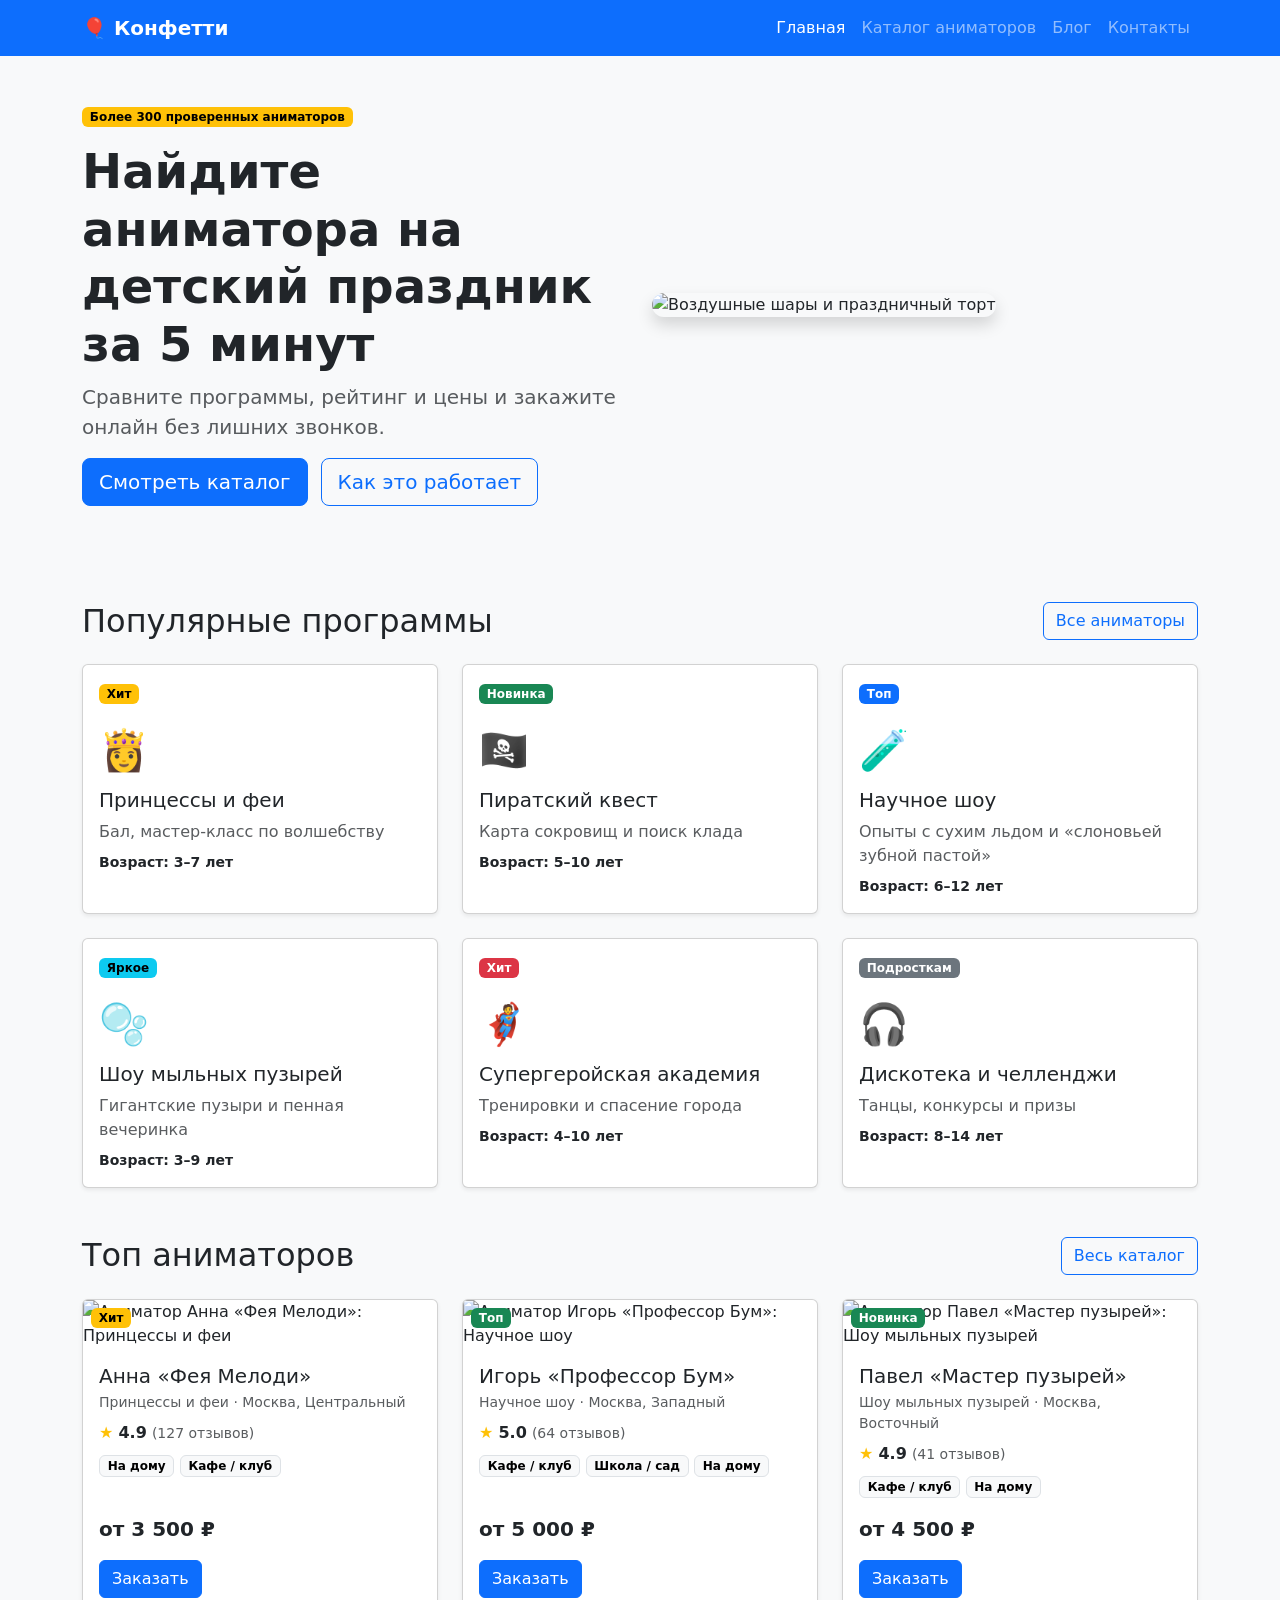
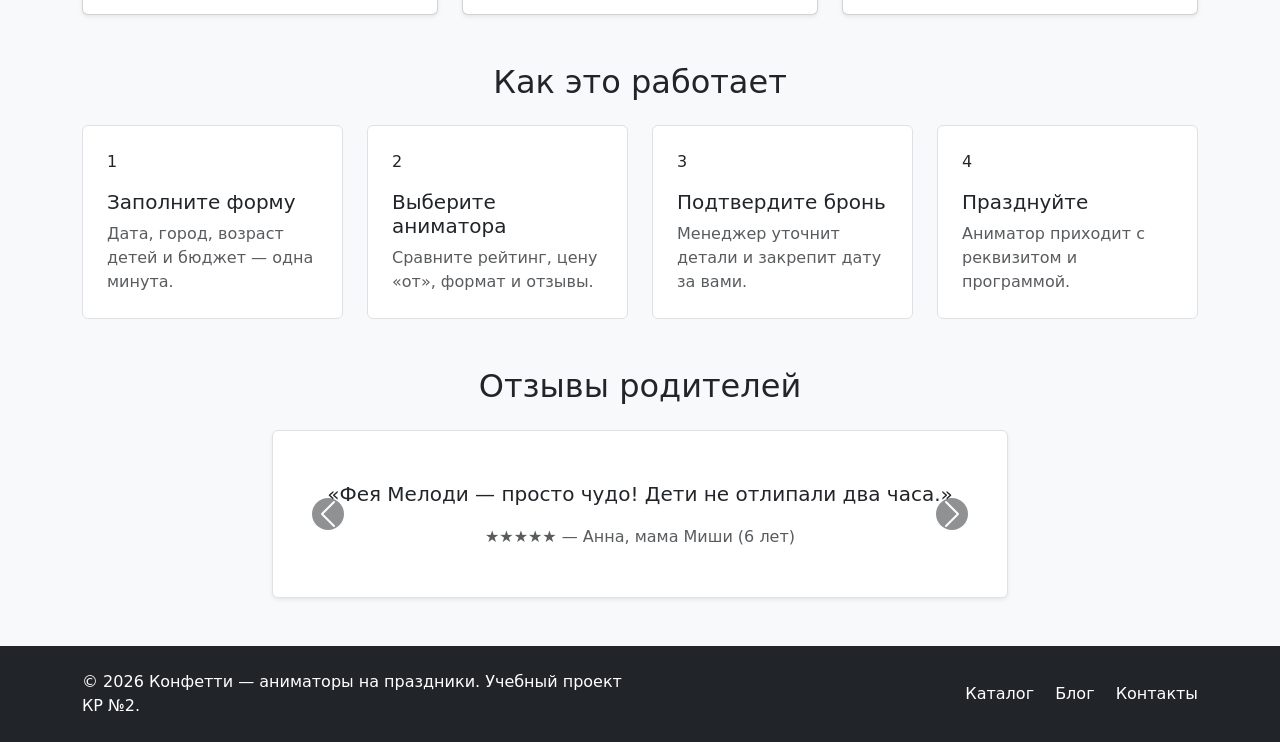
==== index.html @ 1de1bdcc "Work site" ====
<!DOCTYPE html>
<html lang="ru">
  <head>
    <meta charset="UTF-8">
    <meta name="viewport" content="width=device-width, initial-scale=1.0">
    <title>Конфетти — аниматоры на детский праздник: найм и бронь онлайн</title>
    <meta
      name="description"
      content="Каталог проверенных аниматоров на день рождения: рейтинг, цена от, формат программы. Подберите аниматора и оставьте заявку за 5 минут."
    >
    <meta
      property="og:title"
      content="Конфетти — аниматоры на детский праздник: найм и бронь онлайн"
    >
    <meta
      property="og:description"
      content="Каталог проверенных аниматоров на день рождения: рейтинг, цена от, формат программы. Подберите аниматора и оставьте заявку за 5 минут."
    >
    <meta property="og:type" content="website">
    <link
      href="https://cdn.jsdelivr.net/npm/bootstrap@5.3.8/dist/css/bootstrap.min.css"
      rel="stylesheet"
    >
    <link
      rel="icon"
      href="data:image/svg+xml,%3Csvg xmlns='http://www.w3.org/2000/svg' viewBox='0 0 100 100'%3E%3Ctext y='.9em' font-size='90'%3E🎈%3C/text%3E%3C/svg%3E"
    >
    <link rel="stylesheet" href="css/custom.css">
  </head>
  <body class="bg-light">
    <a class="visually-hidden-focusable" href="#main">Перейти к содержимому</a>

    <nav class="navbar navbar-expand-lg navbar-dark bg-primary sticky-top">
      <div class="container">
        <a class="navbar-brand fw-bold" href="index.html">🎈 Конфетти</a>
        <button
          class="navbar-toggler"
          type="button"
          data-bs-toggle="collapse"
          data-bs-target="#mainNavbar"
          aria-controls="mainNavbar"
          aria-expanded="false"
          aria-label="Переключить навигацию"
        >
          <span class="navbar-toggler-icon"></span>
        </button>
        <div class="collapse navbar-collapse" id="mainNavbar">
          <ul class="navbar-nav ms-auto align-items-lg-center">
            <li class="nav-item">
              <a class="nav-link active" aria-current="page" href="index.html">Главная</a>
            </li>
            <li class="nav-item">
              <a class="nav-link" href="catalog.html">Каталог аниматоров</a>
            </li>
            <li class="nav-item">
              <a class="nav-link" href="blog.html">Блог</a>
            </li>
            <li class="nav-item">
              <a class="nav-link" href="contacts.html">Контакты</a>
            </li>
          </ul>
        </div>
      </div>
    </nav>

    <header class="hero py-5">
      <div class="container">
        <div class="row align-items-center g-4">
          <div class="col-12 col-lg-6">
            <span class="badge text-bg-warning mb-3">Более 300 проверенных аниматоров</span>
            <h1 class="display-5 fw-bold">Найдите аниматора на детский праздник за 5 минут</h1>
            <p class="lead text-muted">
              Сравните программы, рейтинг и цены и закажите онлайн без лишних звонков.
            </p>
            <a class="btn btn-primary btn-lg me-2" href="catalog.html">Смотреть каталог</a>
            <a class="btn btn-outline-primary btn-lg" href="#how">Как это работает</a>
          </div>
          <div class="col-12 col-lg-6">
            <img
              src="images/hero.svg"
              class="img-fluid rounded-4 shadow"
              width="800"
              height="520"
              alt="Воздушные шары и праздничный торт"
            >
          </div>
        </div>
      </div>
    </header>
    <main id="main">
      <section class="container my-5">
        <div class="d-flex justify-content-between align-items-center mb-4">
          <h2 class="mb-0">Популярные программы</h2>
          <a class="btn btn-outline-primary" href="catalog.html">Все аниматоры</a>
        </div>
        <div class="row g-4">
          <div class="col-12 col-md-6 col-lg-4">
            <div class="card h-100 shadow-sm">
              <div class="card-body">
                <span class="badge text-bg-warning mb-3">Хит</span>
                <div class="fs-1">👸</div>
                <h3 class="h5 mt-2">Принцессы и феи</h3>
                <p class="text-muted mb-2">Бал, мастер-класс по волшебству</p>
                <p class="small fw-semibold mb-0">Возраст: 3–7 лет</p>
              </div>
            </div>
          </div>
          <div class="col-12 col-md-6 col-lg-4">
            <div class="card h-100 shadow-sm">
              <div class="card-body">
                <span class="badge text-bg-success mb-3">Новинка</span>
                <div class="fs-1">🏴‍☠️</div>
                <h3 class="h5 mt-2">Пиратский квест</h3>
                <p class="text-muted mb-2">Карта сокровищ и поиск клада</p>
                <p class="small fw-semibold mb-0">Возраст: 5–10 лет</p>
              </div>
            </div>
          </div>
          <div class="col-12 col-md-6 col-lg-4">
            <div class="card h-100 shadow-sm">
              <div class="card-body">
                <span class="badge text-bg-primary mb-3">Топ</span>
                <div class="fs-1">🧪</div>
                <h3 class="h5 mt-2">Научное шоу</h3>
                <p class="text-muted mb-2">Опыты с сухим льдом и «слоновьей зубной пастой»</p>
                <p class="small fw-semibold mb-0">Возраст: 6–12 лет</p>
              </div>
            </div>
          </div>
          <div class="col-12 col-md-6 col-lg-4">
            <div class="card h-100 shadow-sm">
              <div class="card-body">
                <span class="badge text-bg-info mb-3">Яркое</span>
                <div class="fs-1">🫧</div>
                <h3 class="h5 mt-2">Шоу мыльных пузырей</h3>
                <p class="text-muted mb-2">Гигантские пузыри и пенная вечеринка</p>
                <p class="small fw-semibold mb-0">Возраст: 3–9 лет</p>
              </div>
            </div>
          </div>
          <div class="col-12 col-md-6 col-lg-4">
            <div class="card h-100 shadow-sm">
              <div class="card-body">
                <span class="badge text-bg-danger mb-3">Хит</span>
                <div class="fs-1">🦸</div>
                <h3 class="h5 mt-2">Супергеройская академия</h3>
                <p class="text-muted mb-2">Тренировки и спасение города</p>
                <p class="small fw-semibold mb-0">Возраст: 4–10 лет</p>
              </div>
            </div>
          </div>
          <div class="col-12 col-md-6 col-lg-4">
            <div class="card h-100 shadow-sm">
              <div class="card-body">
                <span class="badge text-bg-secondary mb-3">Подросткам</span>
                <div class="fs-1">🎧</div>
                <h3 class="h5 mt-2">Дискотека и челленджи</h3>
                <p class="text-muted mb-2">Танцы, конкурсы и призы</p>
                <p class="small fw-semibold mb-0">Возраст: 8–14 лет</p>
              </div>
            </div>
          </div>
        </div>
      </section>

      <section class="container my-5">
        <div class="d-flex justify-content-between align-items-center mb-4">
          <h2 class="mb-0">Топ аниматоров</h2>
          <a class="btn btn-outline-primary" href="catalog.html">Весь каталог</a>
        </div>
        <div class="row g-4">
          <div class="col-12 col-md-6 col-lg-4">
            <div class="card h-100 shadow-sm">
              <div class="position-relative">
                <img
                  src="images/anna.svg"
                  class="card-img-top"
                  width="600"
                  height="400"
                  alt="Аниматор Анна «Фея Мелоди»: Принцессы и феи"
                  loading="lazy"
                >
                <span class="badge text-bg-warning position-absolute top-0 start-0 m-2">Хит</span>
              </div>
              <div class="card-body d-flex flex-column">
                <h3 class="h5 card-title mb-1">Анна «Фея Мелоди»</h3>
                <p class="text-muted small mb-2">Принцессы и феи · Москва, Центральный</p>
                <p class="mb-2">
                  <span class="text-warning">★</span>
                  <strong>4.9</strong>
                  <span class="text-muted small">(127 отзывов)</span>
                </p>
                <p class="mb-3">
                  <span class="badge text-bg-light border">На дому</span>
                  <span class="badge text-bg-light border">Кафе / клуб</span>
                </p>
                <p class="fw-bold fs-5 mt-auto">от 3 500 ₽</p>
                <div class="d-flex gap-2">
                  <a class="btn btn-primary" href="contacts.html#order">Заказать</a>
                </div>
              </div>
            </div>
          </div>
          <div class="col-12 col-md-6 col-lg-4">
            <div class="card h-100 shadow-sm">
              <div class="position-relative">
                <img
                  src="images/igor.svg"
                  class="card-img-top"
                  width="600"
                  height="400"
                  alt="Аниматор Игорь «Профессор Бум»: Научное шоу"
                  loading="lazy"
                >
                <span class="badge text-bg-success position-absolute top-0 start-0 m-2">Топ</span>
              </div>
              <div class="card-body d-flex flex-column">
                <h3 class="h5 card-title mb-1">Игорь «Профессор Бум»</h3>
                <p class="text-muted small mb-2">Научное шоу · Москва, Западный</p>
                <p class="mb-2">
                  <span class="text-warning">★</span>
                  <strong>5.0</strong>
                  <span class="text-muted small">(64 отзывов)</span>
                </p>
                <p class="mb-3">
                  <span class="badge text-bg-light border">Кафе / клуб</span>
                  <span class="badge text-bg-light border">Школа / сад</span>
                  <span class="badge text-bg-light border">На дому</span>
                </p>
                <p class="fw-bold fs-5 mt-auto">от 5 000 ₽</p>
                <div class="d-flex gap-2">
                  <a class="btn btn-primary" href="contacts.html#order">Заказать</a>
                </div>
              </div>
            </div>
          </div>
          <div class="col-12 col-md-6 col-lg-4">
            <div class="card h-100 shadow-sm">
              <div class="position-relative">
                <img
                  src="images/pavel.svg"
                  class="card-img-top"
                  width="600"
                  height="400"
                  alt="Аниматор Павел «Мастер пузырей»: Шоу мыльных пузырей"
                  loading="lazy"
                >
                <span class="badge text-bg-success position-absolute top-0 start-0 m-2">
                  Новинка
                </span>
              </div>
              <div class="card-body d-flex flex-column">
                <h3 class="h5 card-title mb-1">Павел «Мастер пузырей»</h3>
                <p class="text-muted small mb-2">Шоу мыльных пузырей · Москва, Восточный</p>
                <p class="mb-2">
                  <span class="text-warning">★</span>
                  <strong>4.9</strong>
                  <span class="text-muted small">(41 отзывов)</span>
                </p>
                <p class="mb-3">
                  <span class="badge text-bg-light border">Кафе / клуб</span>
                  <span class="badge text-bg-light border">На дому</span>
                </p>
                <p class="fw-bold fs-5 mt-auto">от 4 500 ₽</p>
                <div class="d-flex gap-2">
                  <a class="btn btn-primary" href="contacts.html#order">Заказать</a>
                </div>
              </div>
            </div>
          </div>
        </div>
      </section>

      <section class="container my-5" id="how">
        <h2 class="text-center mb-4">Как это работает</h2>
        <div class="row g-4">
          <div class="col-12 col-md-6 col-lg-3">
            <div class="p-4 border rounded h-100 bg-white">
              <div class="step-num mb-3">1</div>
              <h3 class="h5">Заполните форму</h3>
              <p class="mb-0 text-muted">Дата, город, возраст детей и бюджет — одна минута.</p>
            </div>
          </div>
          <div class="col-12 col-md-6 col-lg-3">
            <div class="p-4 border rounded h-100 bg-white">
              <div class="step-num mb-3">2</div>
              <h3 class="h5">Выберите аниматора</h3>
              <p class="mb-0 text-muted">Сравните рейтинг, цену «от», формат и отзывы.</p>
            </div>
          </div>
          <div class="col-12 col-md-6 col-lg-3">
            <div class="p-4 border rounded h-100 bg-white">
              <div class="step-num mb-3">3</div>
              <h3 class="h5">Подтвердите бронь</h3>
              <p class="mb-0 text-muted">Менеджер уточнит детали и закрепит дату за вами.</p>
            </div>
          </div>
          <div class="col-12 col-md-6 col-lg-3">
            <div class="p-4 border rounded h-100 bg-white">
              <div class="step-num mb-3">4</div>
              <h3 class="h5">Празднуйте</h3>
              <p class="mb-0 text-muted">Аниматор приходит с реквизитом и программой.</p>
            </div>
          </div>
        </div>
      </section>

      <section class="container my-5">
        <h2 class="text-center mb-4">Отзывы родителей</h2>
        <div class="row justify-content-center">
          <div class="col-12 col-lg-8">
            <div
              id="reviews"
              class="carousel slide bg-white border rounded shadow-sm"
              data-bs-ride="carousel"
            >
              <div class="carousel-inner">
                <div class="carousel-item active">
                  <div class="p-5 text-center">
                    <p class="fs-5 mb-3">«Фея Мелоди — просто чудо! Дети не отлипали два часа.»</p>
                    <p class="text-muted mb-0">★★★★★ — Анна, мама Миши (6 лет)</p>
                  </div>
                </div>
                <div class="carousel-item">
                  <div class="p-5 text-center">
                    <p class="fs-5 mb-3">
                      «Пиратский квест прошёл на одном дыхании, всё чётко по времени.»
                    </p>
                    <p class="text-muted mb-0">★★★★★ — Сергей, папа близнецов</p>
                  </div>
                </div>
                <div class="carousel-item">
                  <div class="p-5 text-center">
                    <p class="fs-5 mb-3">«Научное шоу в саду — восторг у детей и у взрослых.»</p>
                    <p class="text-muted mb-0">★★★★★ — Ирина, воспитатель</p>
                  </div>
                </div>
              </div>
              <button
                class="carousel-control-prev"
                type="button"
                data-bs-target="#reviews"
                data-bs-slide="prev"
              >
                <span
                  class="carousel-control-prev-icon bg-dark rounded-circle p-3"
                  aria-hidden="true"
                ></span>
                <span class="visually-hidden">Назад</span>
              </button>
              <button
                class="carousel-control-next"
                type="button"
                data-bs-target="#reviews"
                data-bs-slide="next"
              >
                <span
                  class="carousel-control-next-icon bg-dark rounded-circle p-3"
                  aria-hidden="true"
                ></span>
                <span class="visually-hidden">Вперёд</span>
              </button>
            </div>
          </div>
        </div>
      </section>
    </main>

    <footer class="bg-dark text-white py-4 mt-5">
      <div class="container">
        <div class="row align-items-center g-3">
          <div class="col-12 col-md-6">
            <p class="mb-0">&copy; 2026 Конфетти — аниматоры на праздники. Учебный проект КР №2.</p>
          </div>
          <div class="col-12 col-md-6 text-md-end">
            <a class="text-white text-decoration-none me-3" href="catalog.html">Каталог</a>
            <a class="text-white text-decoration-none me-3" href="blog.html">Блог</a>
            <a class="text-white text-decoration-none" href="contacts.html">Контакты</a>
          </div>
        </div>
      </div>
    </footer>
    <script src="https://cdn.jsdelivr.net/npm/bootstrap@5.3.8/dist/js/bootstrap.bundle.min.js"></script>
    <script src="js/main.js"></script>
  </body>
</html>
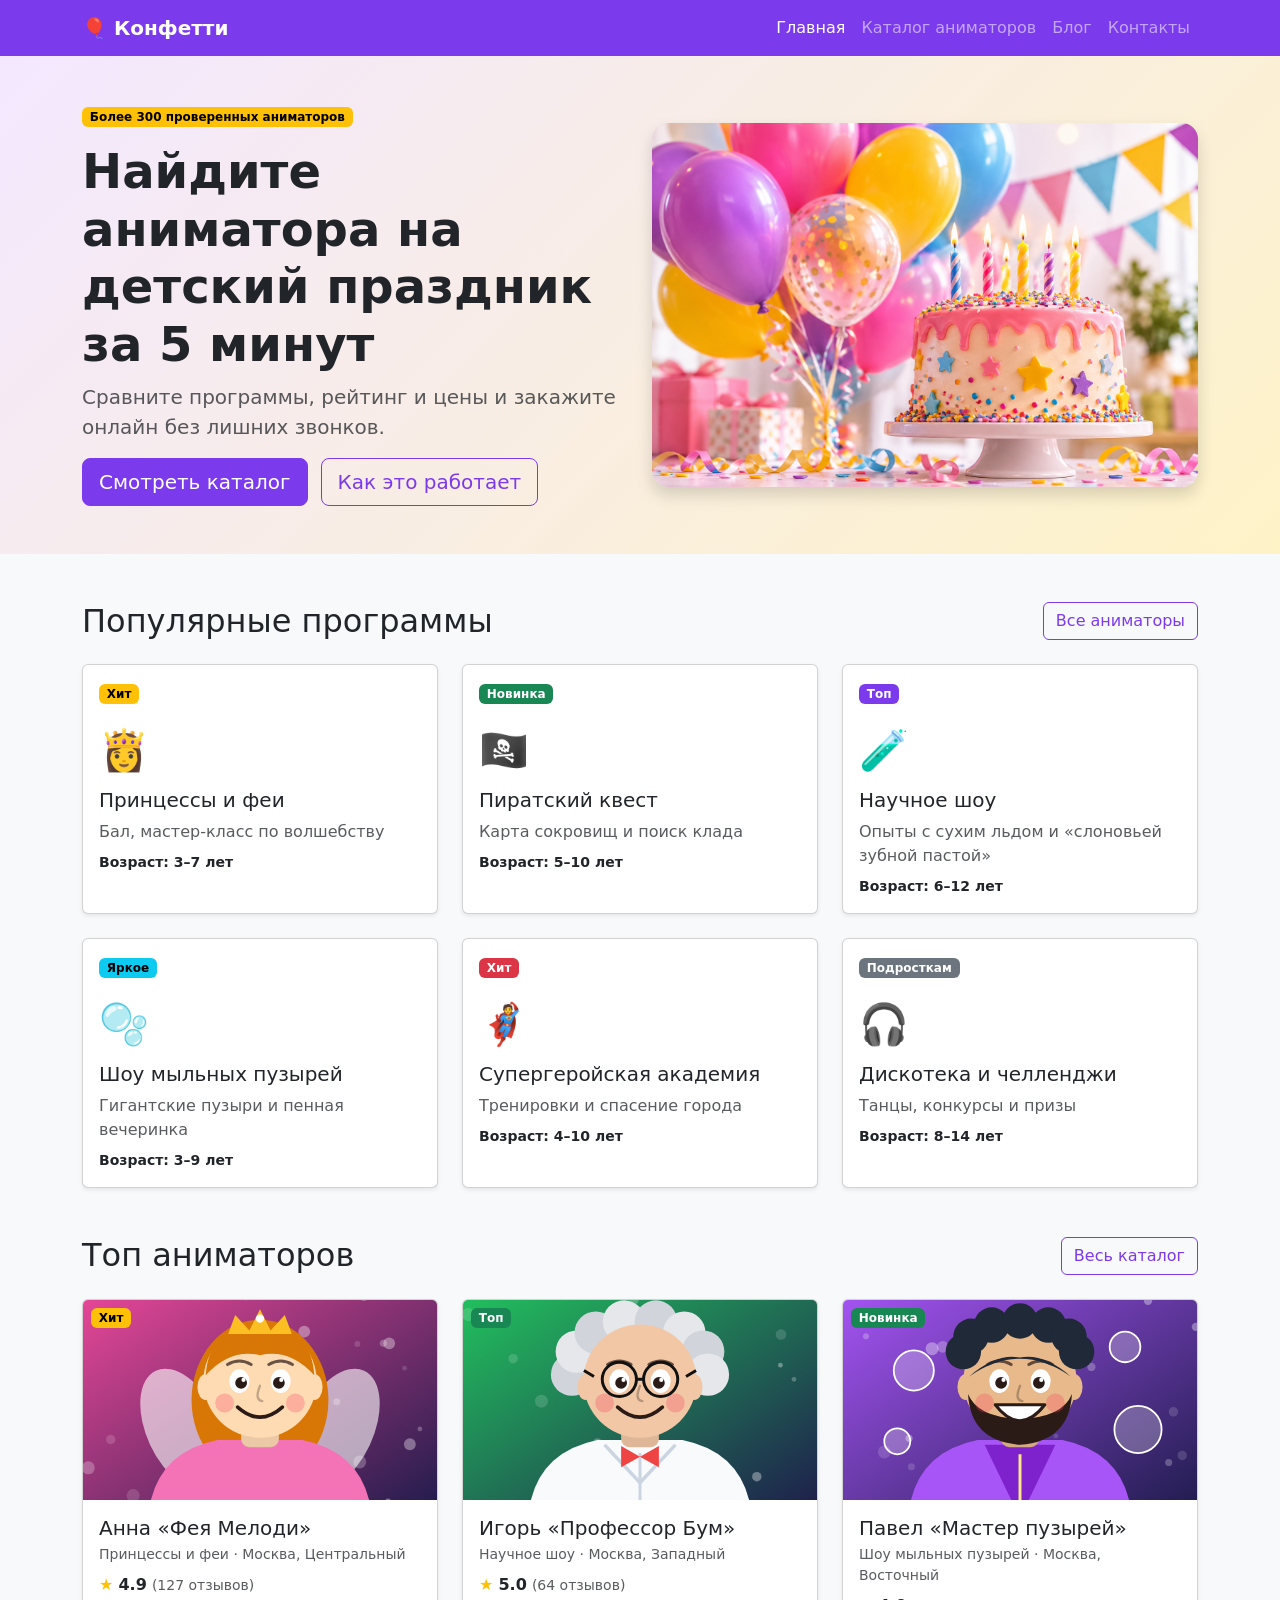
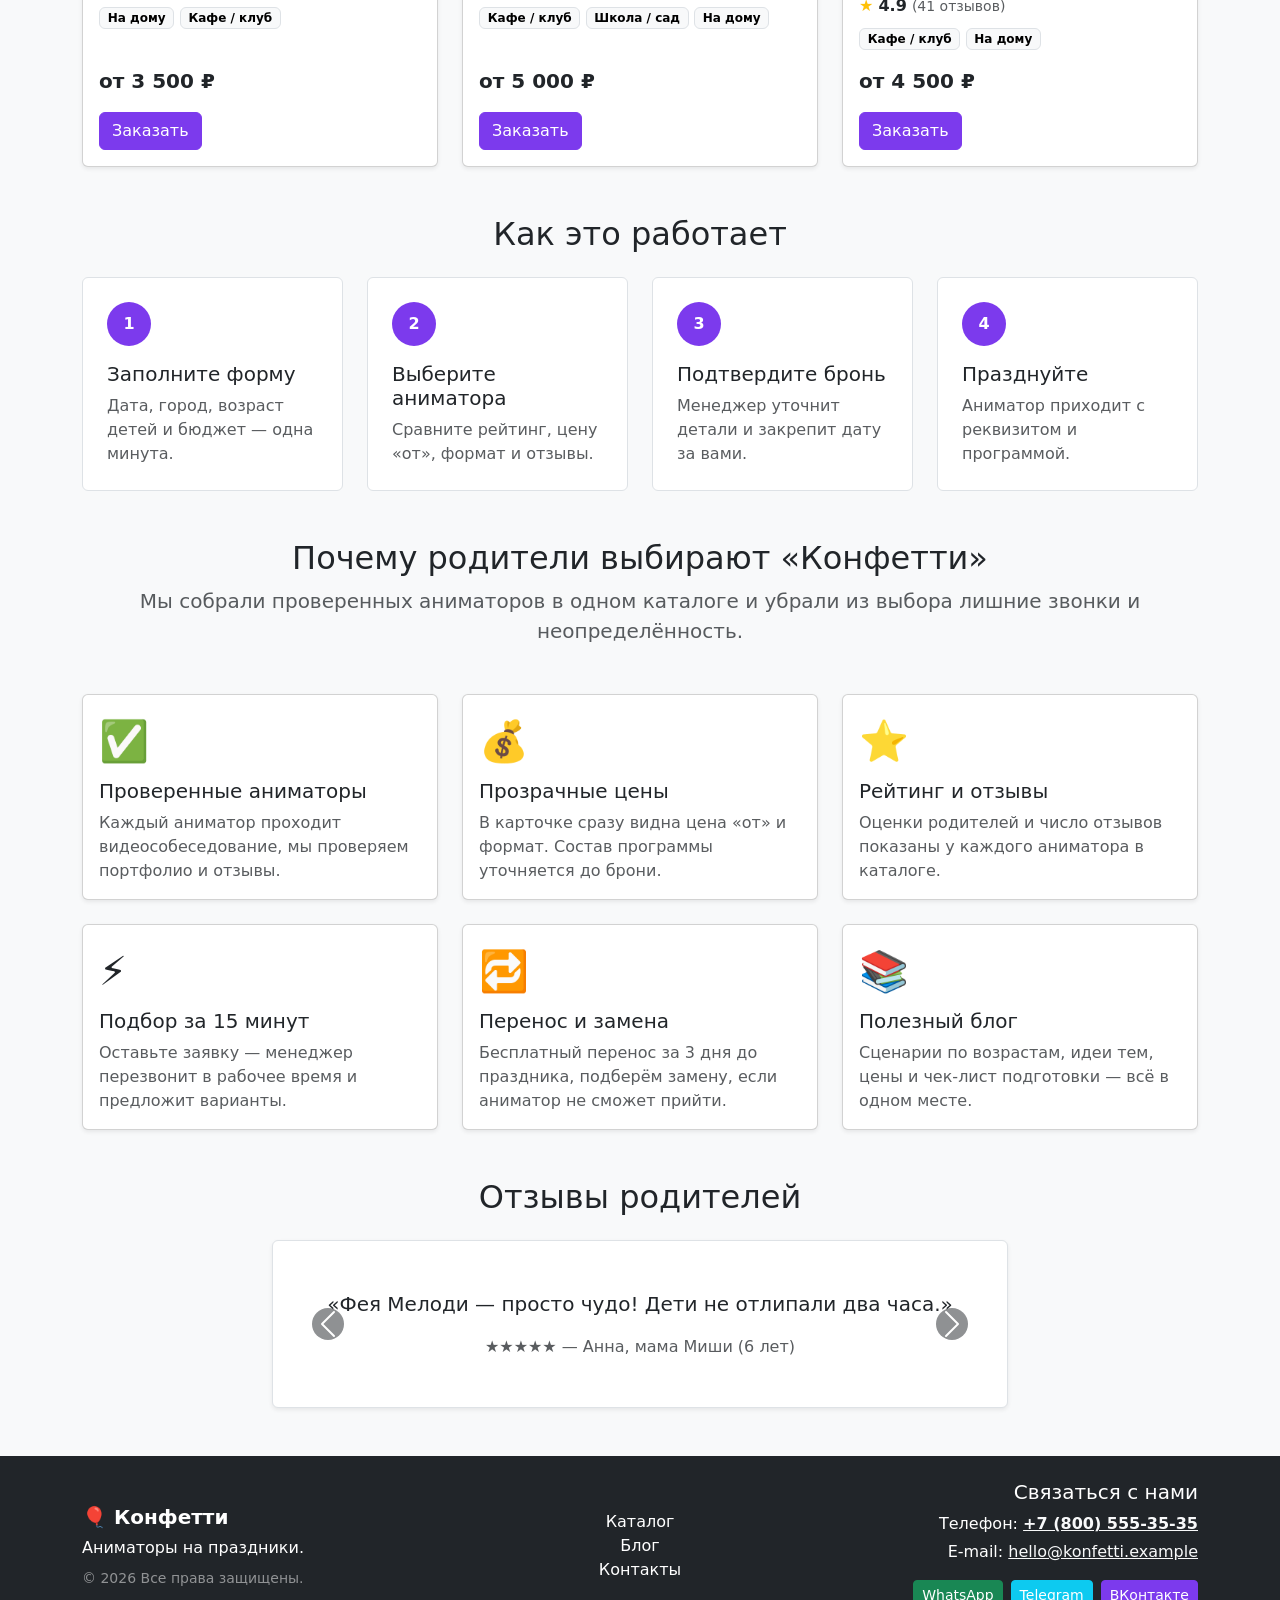
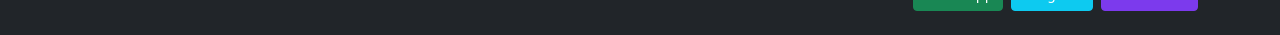
==== commit 4ad04b07: "Done" ====
--- a/index.html
+++ b/index.html
@@ -30,6 +30,7 @@
   <body class="bg-light">
     <a class="visually-hidden-focusable" href="#main">Перейти к содержимому</a>
 
+    <!-- Шапка: навигация -->
     <nav class="navbar navbar-expand-lg navbar-dark bg-primary sticky-top">
       <div class="container">
         <a class="navbar-brand fw-bold" href="index.html">🎈 Конфетти</a>
@@ -63,6 +64,7 @@
       </div>
     </nav>
 
+    <!-- Hero: оффер -->
     <header class="hero py-5">
       <div class="container">
         <div class="row align-items-center g-4">
@@ -77,7 +79,7 @@
           </div>
           <div class="col-12 col-lg-6">
             <img
-              src="images/hero.svg"
+              src="images/cake.png"
               class="img-fluid rounded-4 shadow"
               width="800"
               height="520"
@@ -88,6 +90,7 @@
       </div>
     </header>
     <main id="main">
+      <!-- Популярные программы -->
       <section class="container my-5">
         <div class="d-flex justify-content-between align-items-center mb-4">
           <h2 class="mb-0">Популярные программы</h2>
@@ -163,6 +166,7 @@
         </div>
       </section>
 
+      <!-- Топ аниматоров -->
       <section class="container my-5">
         <div class="d-flex justify-content-between align-items-center mb-4">
           <h2 class="mb-0">Топ аниматоров</h2>
@@ -271,6 +275,7 @@
         </div>
       </section>
 
+      <!-- Как это работает -->
       <section class="container my-5" id="how">
         <h2 class="text-center mb-4">Как это работает</h2>
         <div class="row g-4">
@@ -305,6 +310,87 @@
         </div>
       </section>
 
+      <!-- Преимущества -->
+      <section class="container my-5" id="advantages">
+        <header class="text-center mb-5">
+          <h2>Почему родители выбирают «Конфетти»</h2>
+          <p class="lead text-muted mb-0">
+            Мы собрали проверенных аниматоров в одном каталоге и убрали из выбора лишние звонки и
+            неопределённость.
+          </p>
+        </header>
+        <div class="row g-4">
+          <div class="col-12 col-md-6 col-lg-4">
+            <div class="card h-100 shadow-sm">
+              <div class="card-body">
+                <div class="fs-1">✅</div>
+                <h3 class="h5 mt-2">Проверенные аниматоры</h3>
+                <p class="text-muted mb-0">
+                  Каждый аниматор проходит видеособеседование, мы проверяем портфолио и отзывы.
+                </p>
+              </div>
+            </div>
+          </div>
+          <div class="col-12 col-md-6 col-lg-4">
+            <div class="card h-100 shadow-sm">
+              <div class="card-body">
+                <div class="fs-1">💰</div>
+                <h3 class="h5 mt-2">Прозрачные цены</h3>
+                <p class="text-muted mb-0">
+                  В карточке сразу видна цена «от» и формат. Состав программы уточняется до брони.
+                </p>
+              </div>
+            </div>
+          </div>
+          <div class="col-12 col-md-6 col-lg-4">
+            <div class="card h-100 shadow-sm">
+              <div class="card-body">
+                <div class="fs-1">⭐</div>
+                <h3 class="h5 mt-2">Рейтинг и отзывы</h3>
+                <p class="text-muted mb-0">
+                  Оценки родителей и число отзывов показаны у каждого аниматора в каталоге.
+                </p>
+              </div>
+            </div>
+          </div>
+          <div class="col-12 col-md-6 col-lg-4">
+            <div class="card h-100 shadow-sm">
+              <div class="card-body">
+                <div class="fs-1">⚡</div>
+                <h3 class="h5 mt-2">Подбор за 15 минут</h3>
+                <p class="text-muted mb-0">
+                  Оставьте заявку — менеджер перезвонит в рабочее время и предложит варианты.
+                </p>
+              </div>
+            </div>
+          </div>
+          <div class="col-12 col-md-6 col-lg-4">
+            <div class="card h-100 shadow-sm">
+              <div class="card-body">
+                <div class="fs-1">🔁</div>
+                <h3 class="h5 mt-2">Перенос и замена</h3>
+                <p class="text-muted mb-0">
+                  Бесплатный перенос за 3 дня до праздника, подберём замену, если аниматор не сможет
+                  прийти.
+                </p>
+              </div>
+            </div>
+          </div>
+          <div class="col-12 col-md-6 col-lg-4">
+            <div class="card h-100 shadow-sm">
+              <div class="card-body">
+                <div class="fs-1">📚</div>
+                <h3 class="h5 mt-2">Полезный блог</h3>
+                <p class="text-muted mb-0">
+                  Сценарии по возрастам, идеи тем, цены и чек-лист подготовки — всё в одном месте.
+                </p>
+              </div>
+            </div>
+          </div>
+        </div>
+      </section>
+
+      <!-- Отзывы родителей -->
       <section class="container my-5">
         <h2 class="text-center mb-4">Отзывы родителей</h2>
         <div class="row justify-content-center">
@@ -366,21 +452,55 @@
       </section>
     </main>
 
+    <!-- Подвал -->
     <footer class="bg-dark text-white py-4 mt-5">
       <div class="container">
-        <div class="row align-items-center g-3">
-          <div class="col-12 col-md-6">
-            <p class="mb-0">&copy; 2026 Конфетти — аниматоры на праздники. Учебный проект КР №2.</p>
-          </div>
-          <div class="col-12 col-md-6 text-md-end">
-            <a class="text-white text-decoration-none me-3" href="catalog.html">Каталог</a>
-            <a class="text-white text-decoration-none me-3" href="blog.html">Блог</a>
-            <a class="text-white text-decoration-none" href="contacts.html">Контакты</a>
+        <div class="row align-items-center g-4">
+          <div class="col-12 col-md-4">
+            <a
+              class="fw-bold fs-5 text-white text-decoration-none"
+              href="index.html"
+            >🎈 Конфетти</a>
+            <p class="mb-2 mt-1">Аниматоры на праздники.</p>
+            <p class="mb-0 small text-white-50">&copy; 2026 Все права защищены.</p>
+          </div>
+          <nav class="col-12 col-md-4 text-md-center" aria-label="Навигация в подвале">
+            <ul class="list-unstyled mb-0">
+              <li><a class="text-white text-decoration-none" href="catalog.html">Каталог</a></li>
+              <li><a class="text-white text-decoration-none" href="blog.html">Блог</a></li>
+              <li><a class="text-white text-decoration-none" href="contacts.html">Контакты</a></li>
+            </ul>
+          </nav>
+          <div class="col-12 col-md-4 text-md-end">
+            <h2 class="h5">Связаться с нами</h2>
+            <p class="mb-1">
+              Телефон: <a href="tel:+78005553535" class="fw-bold link-light">+7 (800) 555-35-35</a>
+            </p>
+            <p class="mb-3">
+              E-mail: <a href="mailto:hello@konfetti.example" class="link-light">
+                hello@konfetti.example</a>
+            </p>
+            <div class="d-flex flex-wrap gap-2 justify-content-md-end">
+              <a class="btn btn-success btn-sm" href="#" aria-label="WhatsApp">WhatsApp</a>
+              <a class="btn btn-info btn-sm text-white" href="#" aria-label="Telegram">Telegram</a>
+              <a class="btn btn-primary btn-sm" href="#" aria-label="ВКонтакте">ВКонтакте</a>
+            </div>
           </div>
         </div>
       </div>
     </footer>
+
+    <!-- Кнопка «Наверх» -->
+    <button
+      class="to-top"
+      id="toTop"
+      type="button"
+      aria-label="Наверх"
+      title="Наверх"
+    >
+      <span aria-hidden="true">&uarr;</span>
+    </button>
     <script src="https://cdn.jsdelivr.net/npm/bootstrap@5.3.8/dist/js/bootstrap.bundle.min.js"></script>
     <script src="js/main.js"></script>
   </body>
-</html>+</html>
--- a/css/custom.css
+++ b/css/custom.css
@@ -0,0 +1,150 @@
+
+:root {
+  --brand: #7c3aed;
+  --brand-hover: #6d28d9;
+  --brand-active: #5b21b6;
+
+  --bs-primary: var(--brand);
+  --bs-primary-rgb: 124, 58, 237;
+  --bs-link-color: var(--brand-hover);
+  --bs-link-hover-color: var(--brand-active);
+}
+
+
+
+.btn-primary {
+  --bs-btn-bg: var(--brand);
+  --bs-btn-border-color: var(--brand);
+  --bs-btn-hover-bg: var(--brand-hover);
+  --bs-btn-hover-border-color: var(--brand-hover);
+  --bs-btn-active-bg: var(--brand-active);
+  --bs-btn-active-border-color: var(--brand-active);
+}
+
+.btn-outline-primary {
+  --bs-btn-color: var(--brand);
+  --bs-btn-border-color: var(--brand);
+  --bs-btn-hover-bg: var(--brand);
+  --bs-btn-hover-border-color: var(--brand);
+  --bs-btn-active-bg: var(--brand-hover);
+  --bs-btn-active-border-color: var(--brand-hover);
+}
+
+
+
+html {
+  scroll-padding-top: 70px;
+  /* плавная прокрутка по якорным ссылкам и к началу страницы */
+  scroll-behavior: smooth;
+}
+
+body {
+  min-height: 100vh;
+}
+
+
+.hero {
+  background: linear-gradient(135deg, #f3e8ff, #fef3c7);
+}
+
+.card-img-top {
+  height: 200px;
+  object-fit: cover;
+}
+
+.step-num {
+  display: flex;
+  align-items: center;
+  justify-content: center;
+  width: 44px;
+  height: 44px;
+  border-radius: 50%;
+  background: var(--brand);
+  color: #fff;
+  font-weight: 700;
+}
+
+
+
+/* ---------- Плавные переходы между страницами ---------- */
+
+body {
+  animation: page-fade-in 0.4s ease;
+}
+
+body.page-leave {
+  opacity: 0;
+  transition: opacity 0.3s ease;
+}
+
+@keyframes page-fade-in {
+  from { opacity: 0; }
+  to { opacity: 1; }
+}
+
+
+/* ---------- Кнопка «Наверх» ---------- */
+
+.to-top {
+  position: fixed;
+  right: 24px;
+  bottom: 24px;
+  z-index: 1030;
+  display: flex;
+  align-items: center;
+  justify-content: center;
+  width: 48px;
+  height: 48px;
+  border: 0;
+  border-radius: 50%;
+  background: var(--brand);
+  color: #fff;
+  font-size: 24px;
+  line-height: 1;
+  box-shadow: 0 4px 12px rgba(0, 0, 0, 0.25);
+  cursor: pointer;
+  opacity: 0;
+  visibility: hidden;
+  transform: translateY(12px);
+  transition: opacity 0.3s, visibility 0.3s, transform 0.3s, background-color 0.2s;
+}
+
+.to-top.is-visible {
+  opacity: 1;
+  visibility: visible;
+  transform: translateY(0);
+}
+
+.to-top:hover {
+  background: var(--brand-hover);
+}
+
+.to-top:active {
+  background: var(--brand-active);
+}
+
+
+:focus-visible {
+  outline: 3px solid #f59e0b;
+  outline-offset: 2px;
+}
+
+@media (prefers-reduced-motion: reduce) {
+  html {
+    scroll-behavior: auto;
+  }
+
+  body {
+    animation: none;
+  }
+
+  .to-top {
+    transition: none;
+  }
+
+  .fade,
+  .carousel-item,
+  .collapsing {
+    transition: none !important;
+  }
+}
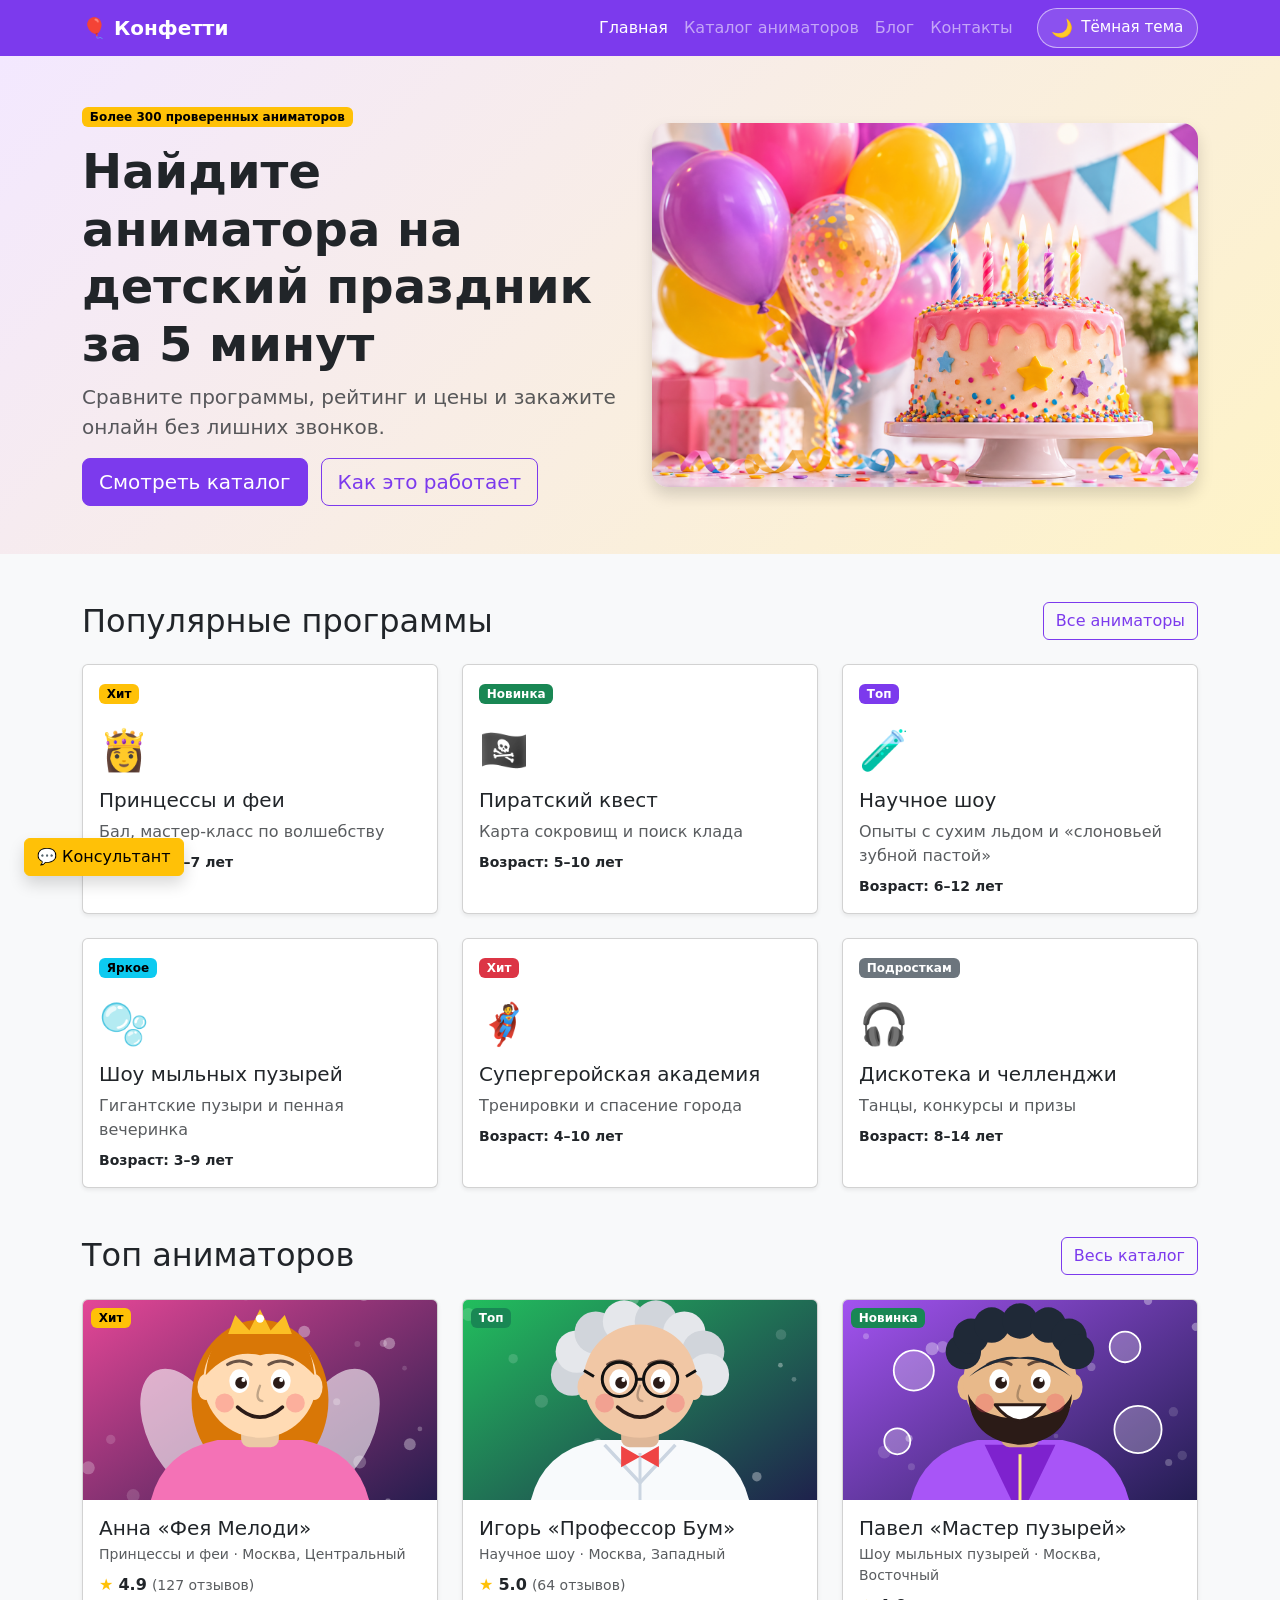
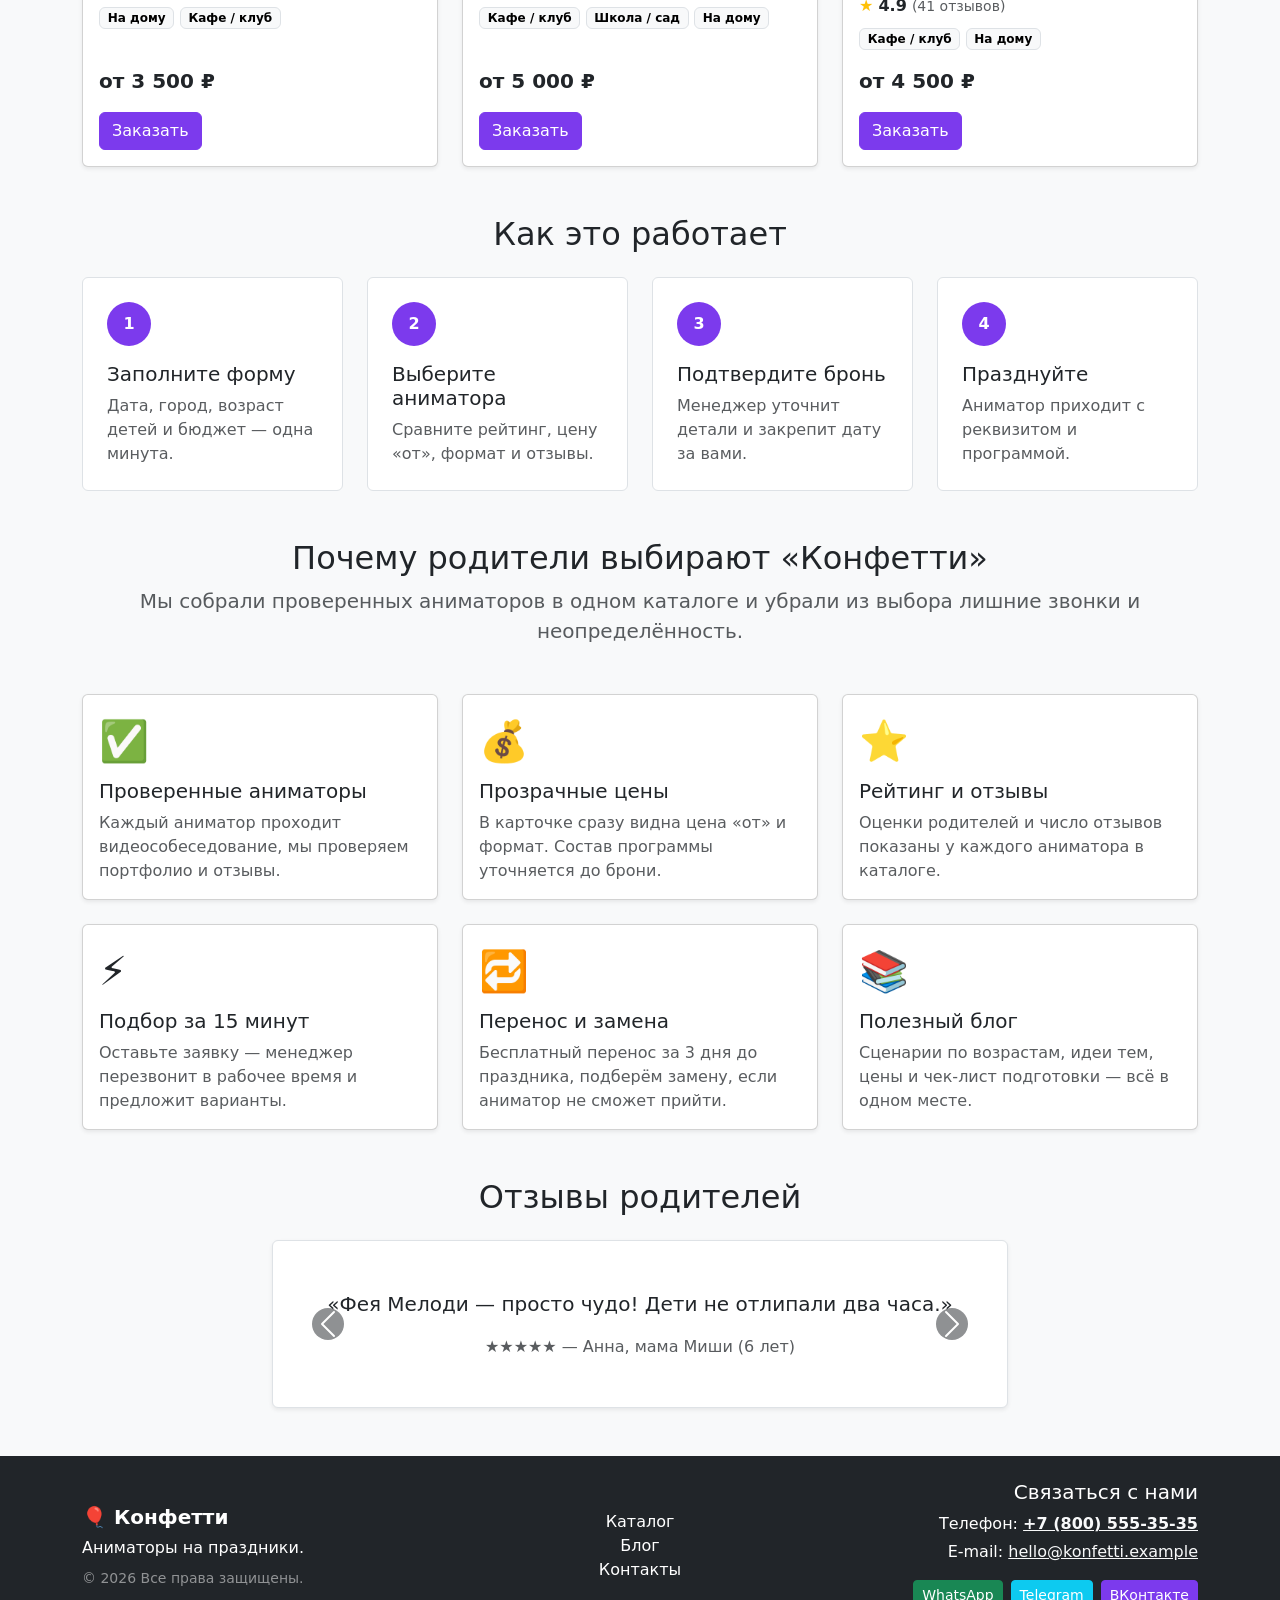
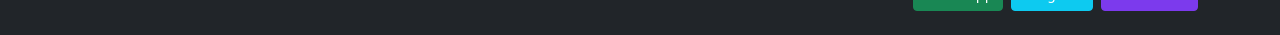
==== commit 4652e372: "Add files via upload" ====
--- a/index.html
+++ b/index.html
@@ -30,7 +30,6 @@
   <body class="bg-light">
     <a class="visually-hidden-focusable" href="#main">Перейти к содержимому</a>
 
-    <!-- Шапка: навигация -->
     <nav class="navbar navbar-expand-lg navbar-dark bg-primary sticky-top">
       <div class="container">
         <a class="navbar-brand fw-bold" href="index.html">🎈 Конфетти</a>
@@ -59,12 +58,18 @@
             <li class="nav-item">
               <a class="nav-link" href="contacts.html">Контакты</a>
             </li>
+            <li class="nav-item ms-lg-3 mt-2 mt-lg-0">
+              <button id="themeToggle" class="theme-toggle" type="button"
+                aria-label="Включить тёмную тему" aria-pressed="false">
+                <span class="theme-icon" aria-hidden="true">🌙</span>
+                <span class="d-none d-xl-inline">Тёмная тема</span>
+              </button>
+            </li>
           </ul>
         </div>
       </div>
     </nav>
 
-    <!-- Hero: оффер -->
     <header class="hero py-5">
       <div class="container">
         <div class="row align-items-center g-4">
@@ -90,7 +95,7 @@
       </div>
     </header>
     <main id="main">
-      <!-- Популярные программы -->
+
       <section class="container my-5">
         <div class="d-flex justify-content-between align-items-center mb-4">
           <h2 class="mb-0">Популярные программы</h2>
@@ -166,7 +171,6 @@
         </div>
       </section>
 
-      <!-- Топ аниматоров -->
       <section class="container my-5">
         <div class="d-flex justify-content-between align-items-center mb-4">
           <h2 class="mb-0">Топ аниматоров</h2>
@@ -275,7 +279,6 @@
         </div>
       </section>
 
-      <!-- Как это работает -->
       <section class="container my-5" id="how">
         <h2 class="text-center mb-4">Как это работает</h2>
         <div class="row g-4">
@@ -310,7 +313,6 @@
         </div>
       </section>
 
-      <!-- Преимущества -->
       <section class="container my-5" id="advantages">
         <header class="text-center mb-5">
           <h2>Почему родители выбирают «Конфетти»</h2>
@@ -390,7 +392,6 @@
         </div>
       </section>
 
-      <!-- Отзывы родителей -->
       <section class="container my-5">
         <h2 class="text-center mb-4">Отзывы родителей</h2>
         <div class="row justify-content-center">
@@ -452,7 +453,6 @@
       </section>
     </main>
 
-    <!-- Подвал -->
     <footer class="bg-dark text-white py-4 mt-5">
       <div class="container">
         <div class="row align-items-center g-4">
@@ -490,7 +490,6 @@
       </div>
     </footer>
 
-    <!-- Кнопка «Наверх» -->
     <button
       class="to-top"
       id="toTop"
--- a/css/custom.css
+++ b/css/custom.css
@@ -34,7 +34,6 @@
 
 html {
   scroll-padding-top: 70px;
-  /* плавная прокрутка по якорным ссылкам и к началу страницы */
   scroll-behavior: smooth;
 }
 
@@ -66,8 +65,6 @@
 
 
 
-/* ---------- Плавные переходы между страницами ---------- */
-
 body {
   animation: page-fade-in 0.4s ease;
 }
@@ -83,7 +80,6 @@
 }
 
 
-/* ---------- Кнопка «Наверх» ---------- */
 
 .to-top {
   position: fixed;
@@ -148,3 +144,237 @@
     transition: none !important;
   }
 }
+
+
+
+.fav-btn {
+  line-height: 1;
+}
+
+.fav-btn.is-active {
+  color: #dc3545;
+}
+
+.btn-outline-danger.fav-btn.is-active {
+  background: #dc3545;
+  color: #fff;
+}
+
+
+
+.consultant-toggle {
+  position: fixed;
+  left: 24px;
+  bottom: 24px;
+  z-index: 1030;
+}
+
+.consultant-panel {
+  position: fixed;
+  left: 24px; 
+  bottom: 84px;
+  z-index: 1031;
+  width: min(340px, calc(100vw - 48px));
+}
+
+.consultant-log {
+  display: flex;
+  flex-direction: column;
+  gap: 8px;
+  height: 260px;
+  overflow-y: auto;
+}
+
+.consultant-msg {
+  max-width: 85%;
+  padding: 8px 12px;
+  border-radius: 12px;
+  font-size: 0.9rem;
+}
+
+.consultant-msg.is-bot {
+  align-self: flex-start;
+  background: #f1f0f7;
+}
+
+.consultant-msg.is-user {
+  align-self: flex-end;
+  background: var(--brand);
+  color: #fff;
+}
+
+.consultant-toggle,
+.consultant-panel {
+  left: 24px !important;
+  right: auto !important;
+}
+
+/* Переключение цветовой темы */
+html {
+  color-scheme: light;
+}
+
+body,
+.card,
+.card-header,
+.card-footer,
+.form-control,
+.form-select,
+.input-group-text,
+.table,
+.dropdown-menu,
+.modal-content,
+.list-group-item,
+.breadcrumb,
+.nav-tabs .nav-link {
+  transition:
+    background-color 0.35s ease,
+    color 0.35s ease,
+    border-color 0.35s ease,
+    box-shadow 0.35s ease;
+}
+
+.theme-toggle {
+  display: inline-flex;
+  align-items: center;
+  justify-content: center;
+  gap: 0.5rem;
+  min-width: 44px;
+  border: 1px solid rgba(255,255,255,.55);
+  border-radius: 999px;
+  padding: 0.4rem 0.85rem;
+  color: #fff;
+  background: rgba(255,255,255,.12);
+  font-size: .95rem;
+  line-height: 1.4;
+  transition: background-color .25s ease, transform .25s ease, border-color .25s ease;
+}
+.theme-toggle:hover {
+  color: #fff;
+  background: rgba(255,255,255,.24);
+  transform: translateY(-1px);
+}
+.theme-toggle:active { transform: scale(.96); }
+.theme-toggle .theme-icon {
+  display: inline-block;
+  font-size: 1.1rem;
+  transition: transform .35s ease;
+}
+.theme-toggle:hover .theme-icon { transform: rotate(18deg); }
+
+html[data-bs-theme="dark"] {
+  color-scheme: dark;
+}
+html[data-bs-theme="dark"] body,
+html[data-bs-theme="dark"] body.bg-light {
+  background-color: #171923 !important;
+  color: #e7e9f2;
+}
+html[data-bs-theme="dark"] .bg-light {
+  background-color: #202331 !important;
+}
+html[data-bs-theme="dark"] .bg-white {
+  background-color: #242838 !important;
+}
+html[data-bs-theme="dark"] .card,
+html[data-bs-theme="dark"] .card-body,
+html[data-bs-theme="dark"] .card-footer,
+html[data-bs-theme="dark"] .card-header:not(.bg-primary) {
+  background-color: #242838;
+  color: #e7e9f2;
+  border-color: #3a4053;
+}
+html[data-bs-theme="dark"] .text-muted {
+  color: #aeb5c7 !important;
+}
+html[data-bs-theme="dark"] .text-dark {
+  color: #e7e9f2 !important;
+}
+html[data-bs-theme="dark"] .border,
+html[data-bs-theme="dark"] .border-top,
+html[data-bs-theme="dark"] .border-bottom {
+  border-color: #3a4053 !important;
+}
+html[data-bs-theme="dark"] .table {
+  --bs-table-color: #e7e9f2;
+  --bs-table-bg: #242838;
+  --bs-table-striped-bg: #2b3042;
+  --bs-table-striped-color: #e7e9f2;
+  --bs-table-border-color: #3a4053;
+}
+html[data-bs-theme="dark"] .form-control,
+html[data-bs-theme="dark"] .form-select,
+html[data-bs-theme="dark"] .input-group-text {
+  background-color: #1c2030;
+  color: #e7e9f2;
+  border-color: #454c62;
+}
+html[data-bs-theme="dark"] .form-control::placeholder {
+  color: #929bb0;
+}
+html[data-bs-theme="dark"] .form-control:focus,
+html[data-bs-theme="dark"] .form-select:focus {
+  background-color: #202536;
+  color: #fff;
+}
+html[data-bs-theme="dark"] .form-check-input {
+  background-color: #1c2030;
+  border-color: #69728a;
+}
+html[data-bs-theme="dark"] .breadcrumb-item,
+html[data-bs-theme="dark"] .breadcrumb-item.active {
+  color: #aeb5c7;
+}
+html[data-bs-theme="dark"] .breadcrumb-item + .breadcrumb-item::before {
+  color: #8992a8;
+}
+html[data-bs-theme="dark"] .nav-tabs {
+  border-color: #3a4053;
+}
+html[data-bs-theme="dark"] .nav-tabs .nav-link {
+  color: #c5cadd;
+}
+html[data-bs-theme="dark"] .nav-tabs .nav-link.active {
+  color: #fff;
+  background-color: #242838;
+  border-color: #3a4053 #3a4053 #242838;
+}
+html[data-bs-theme="dark"] .tab-content {
+  background-color: #242838;
+  border-color: #3a4053 !important;
+}
+html[data-bs-theme="dark"] .hero {
+  background: linear-gradient(135deg, #302449, #3b3426);
+}
+html[data-bs-theme="dark"] .alert-info {
+  --bs-alert-color: #b9dfff;
+  --bs-alert-bg: #1d3549;
+  --bs-alert-border-color: #31536c;
+}
+html[data-bs-theme="dark"] .alert-warning {
+  --bs-alert-color: #ffe2a3;
+  --bs-alert-bg: #40351f;
+  --bs-alert-border-color: #68552b;
+}
+html[data-bs-theme="dark"] .alert-success {
+  --bs-alert-color: #b8efcf;
+  --bs-alert-bg: #1d3a2d;
+  --bs-alert-border-color: #315d47;
+}
+html[data-bs-theme="dark"] .consultant-msg.is-bot {
+  background: #353b50;
+  color: #e7e9f2;
+}
+html[data-bs-theme="dark"] .ratio iframe {
+  background: #fff;
+}
+html[data-bs-theme="dark"] .btn-close:not(.btn-close-white) {
+  filter: invert(1) grayscale(100%) brightness(200%);
+}
+
+@media (prefers-reduced-motion: reduce) {
+  body, .card, .card-header, .card-footer, .form-control, .form-select,
+  .input-group-text, .table, .theme-toggle, .theme-toggle .theme-icon {
+    transition: none !important;
+  }
+}
